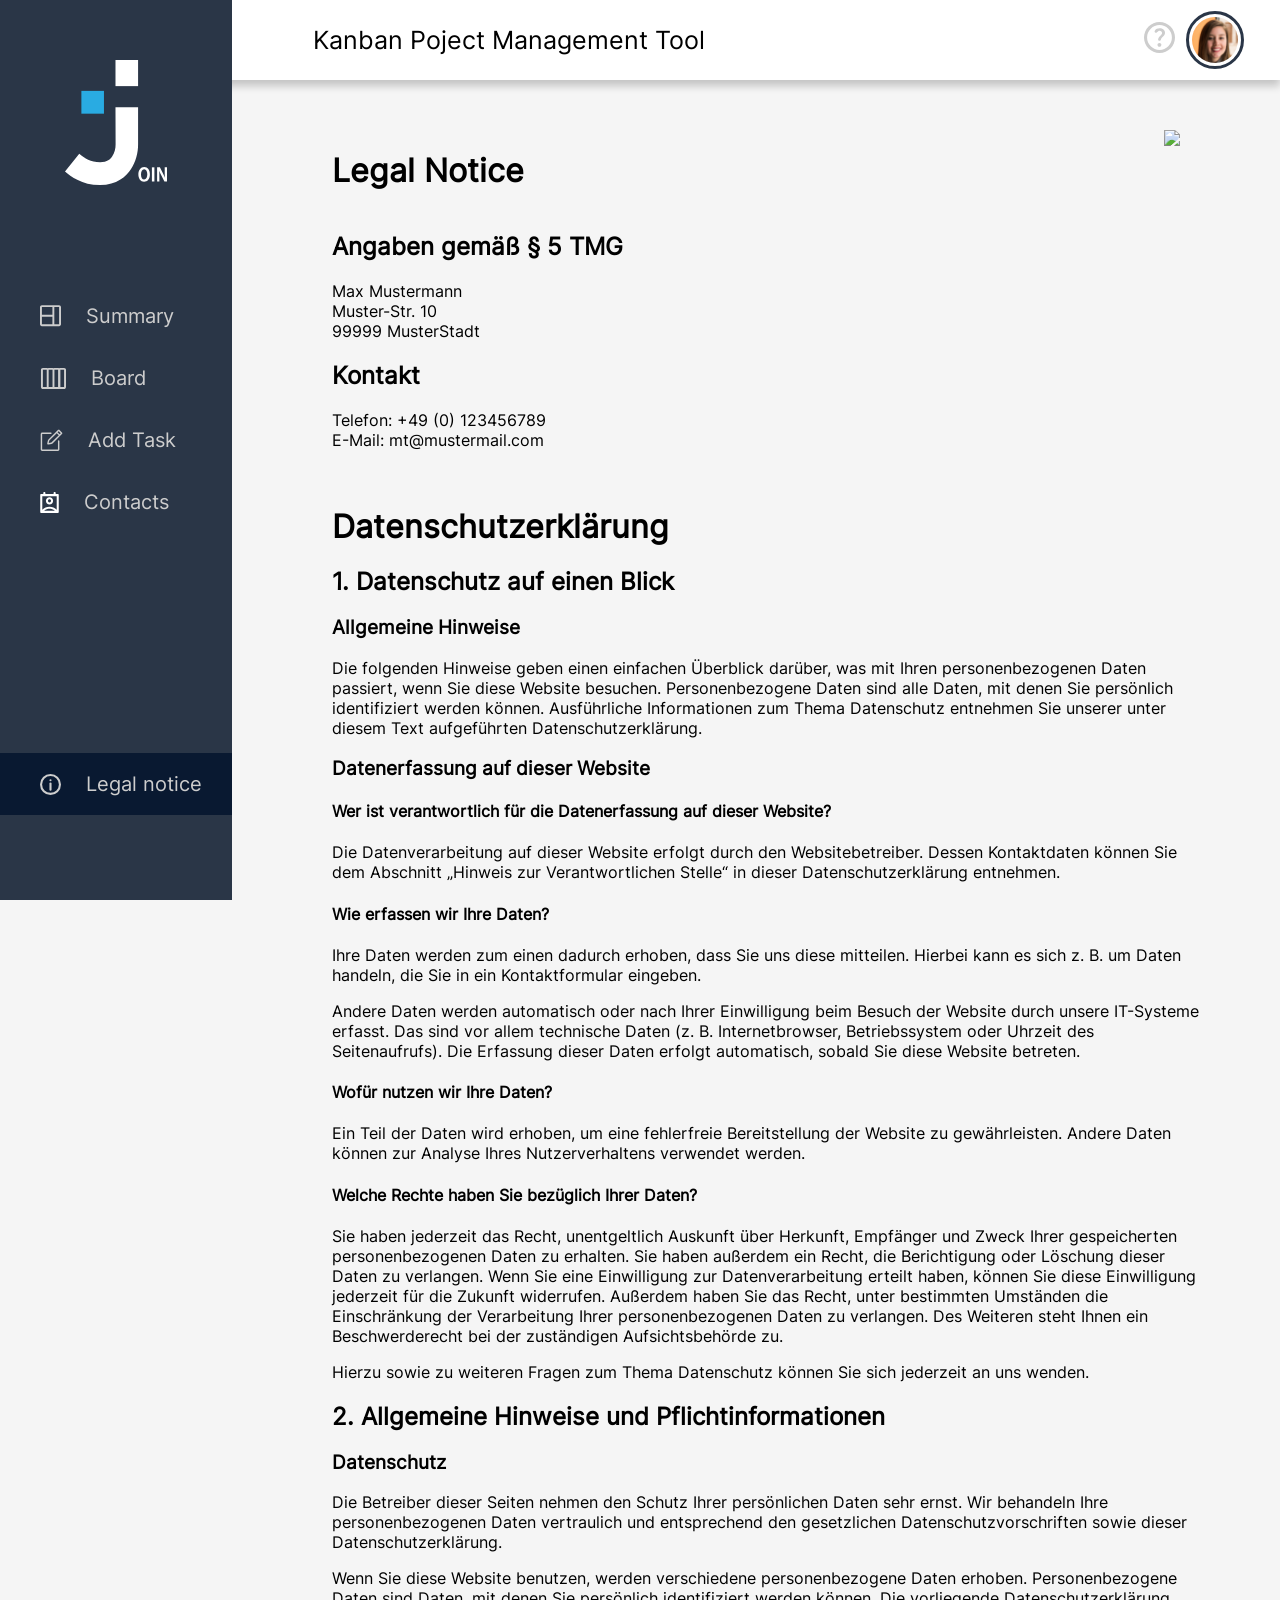
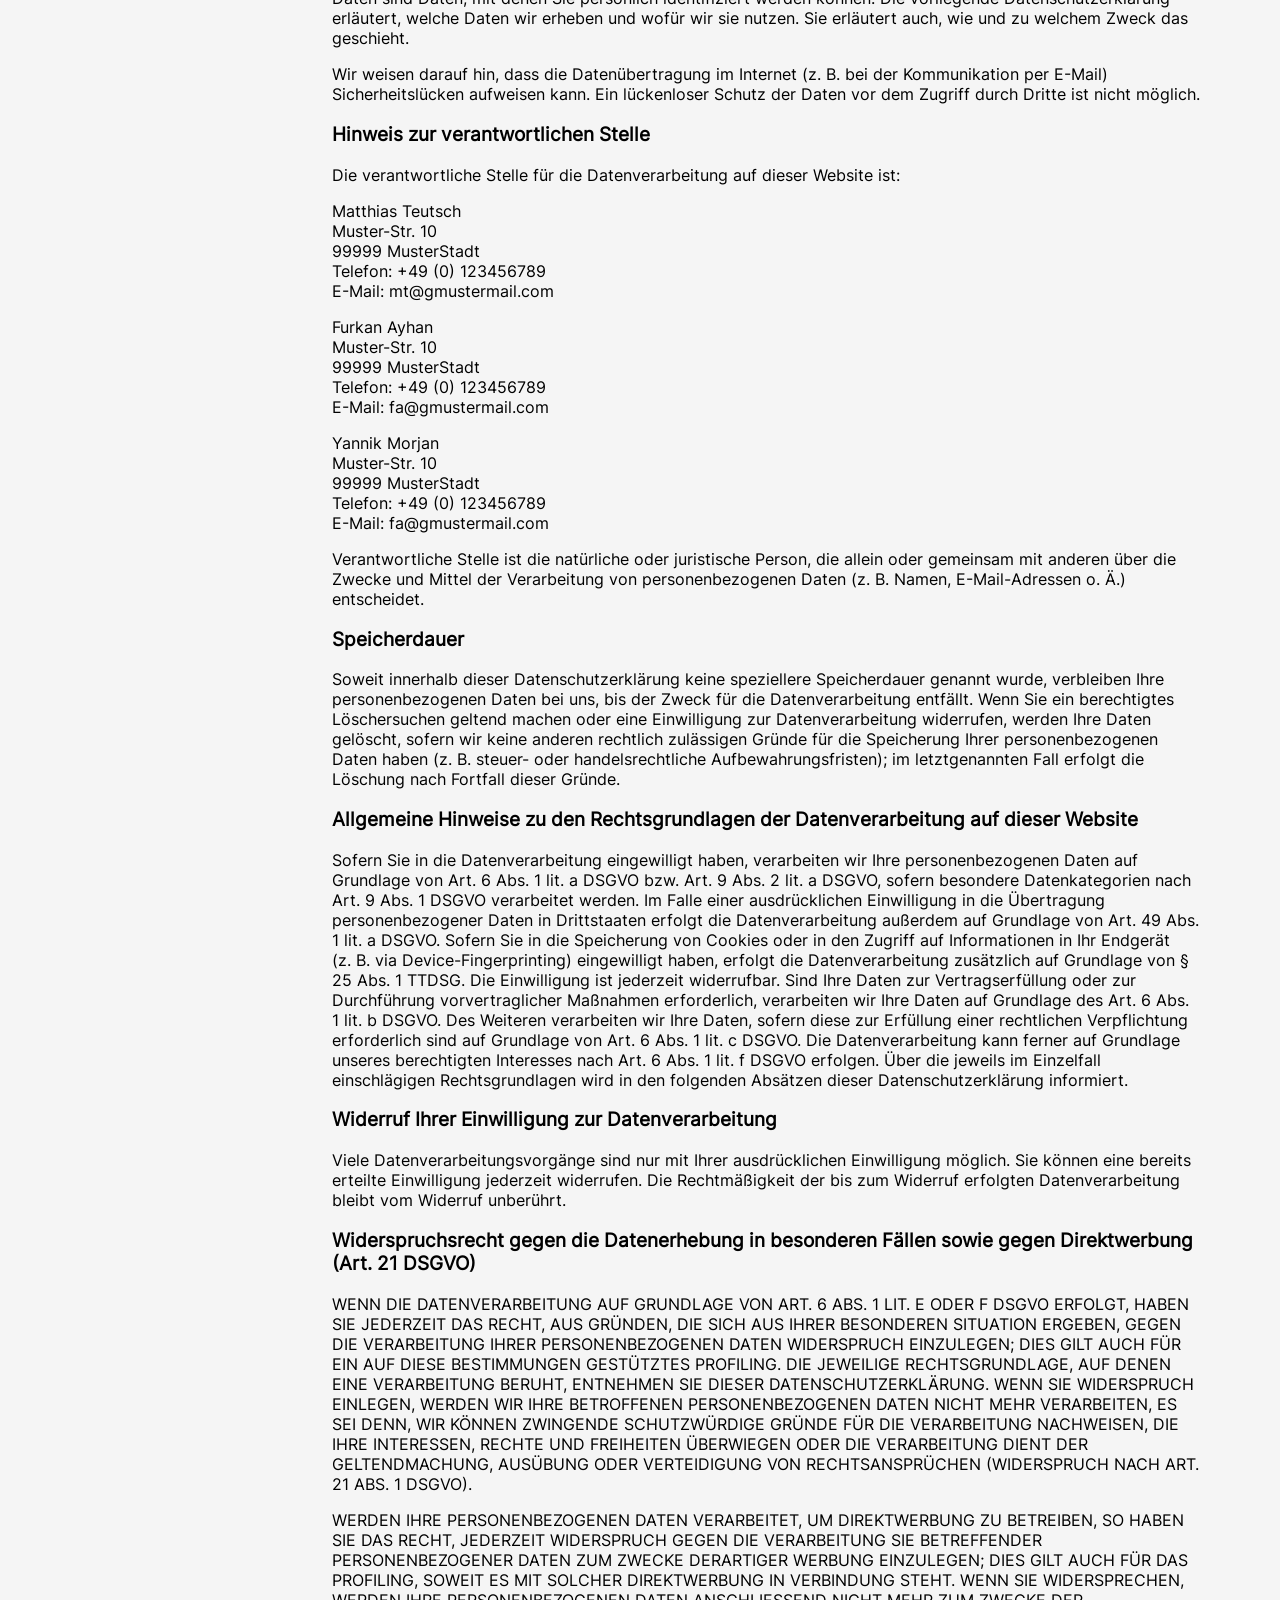
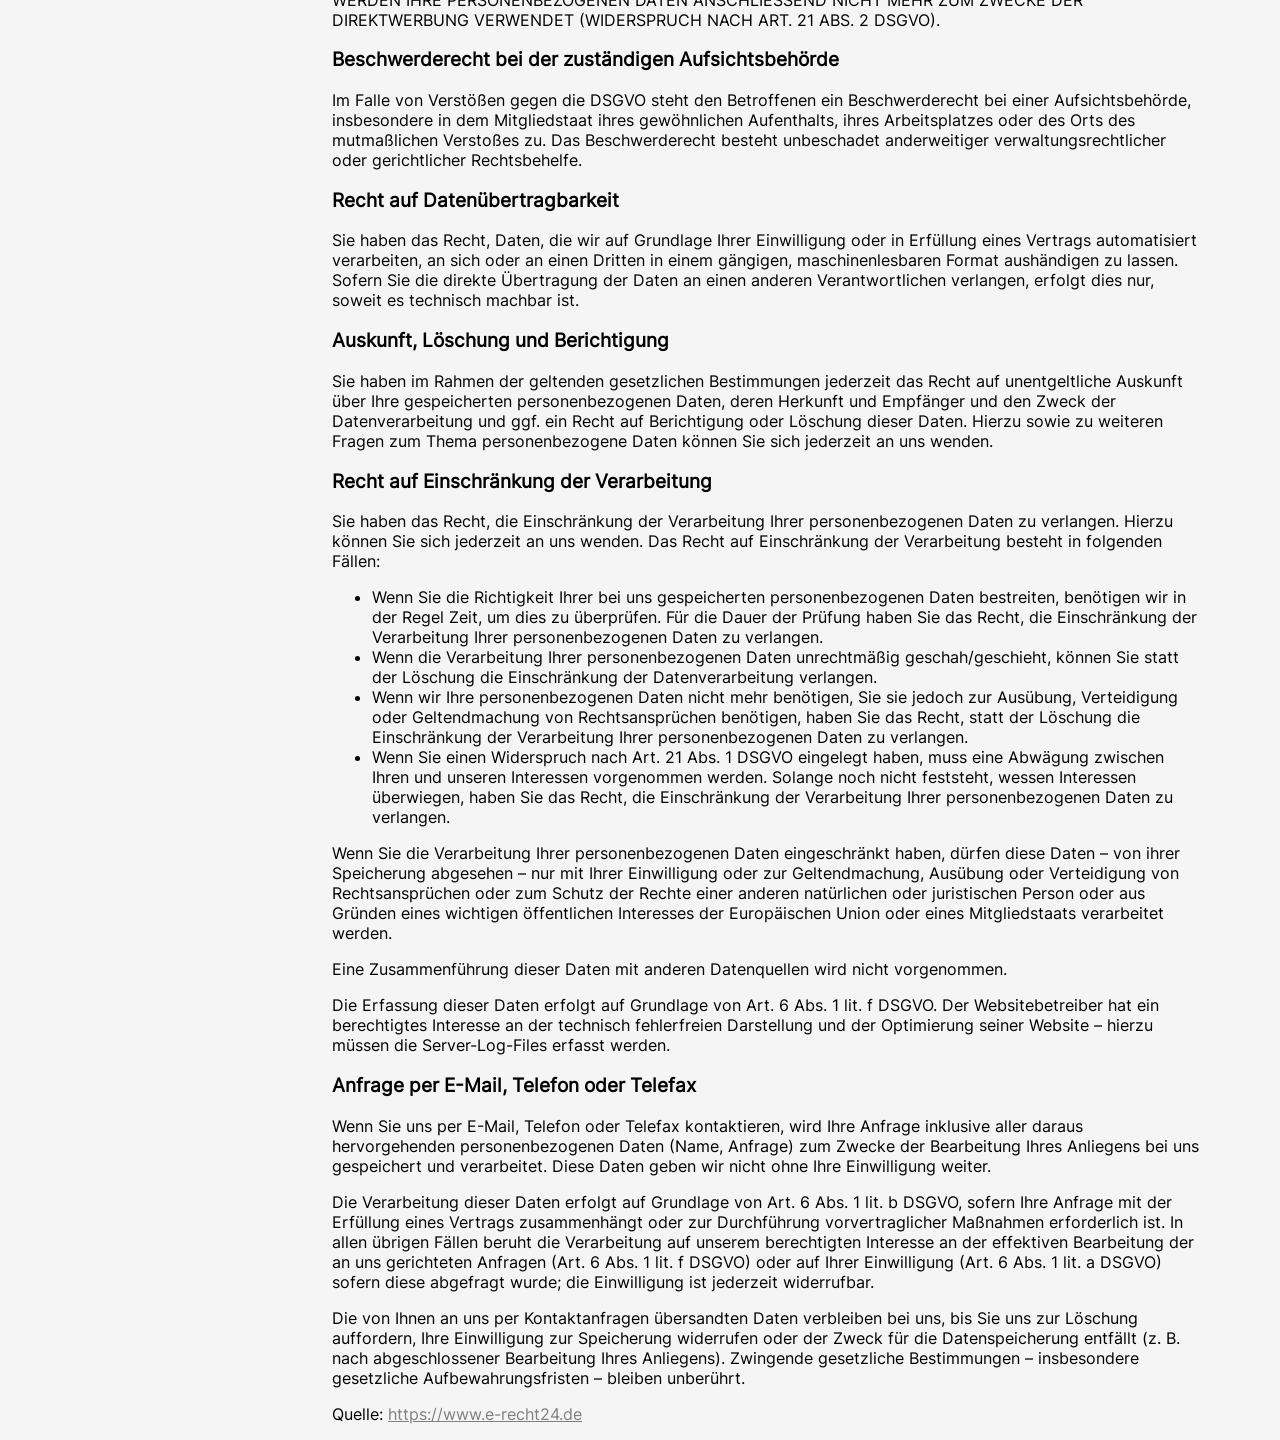
==== legal.html @ e83ca6ed "first commit" ====
<!DOCTYPE html>
<html lang="en">

<head>
    <meta charset="UTF-8" />
    <meta http-equiv="X-UA-Compatible" content="IE=edge" />
    <meta name="viewport" content="width=device-width, initial-scale=1.0" />
    <link rel="icon" type="image/png" href="assets/icons/logo-black.png" sizes="any" />
    <title>Legal Notice</title>

    <script src="javascripts/includeHTML.js"></script>
    <script src="javascripts/index.js"></script>
    <link rel="stylesheet" href="css/style.css" />
    <link rel="stylesheet" href="css/legalAndHelp.css" />
</head>

<body onload="includeHTML('legalMenu')">
    <div w3-include-html="assets/templates/menu+header.html"></div>
    <div class="overallContainer">
        <div class="rightContainer">
            <div class="legalNoticeContainer">
                <div class="headline">
                    <h1>Legal Notice</h1>
                    <a href="summary.html"><img src="assets/icons/arrow-left.png" class="arrowIMG" /></a>
                </div>

                <div class="content">
                    <h2>Angaben gemäß § 5 TMG</h2>
                    <p>
                        Max Mustermann<br /> Muster-Str. 10<br /> 99999 MusterStadt
                    </p>
                   

                    <h2>Kontakt</h2>
                    <p>
                        Telefon: +49 (0) 123456789<br /> E-Mail: mt@mustermail.com
                    </p>

                    <br />
                    <h1>Datenschutz­erklärung</h1>
                    <h2>1. Datenschutz auf einen Blick</h2>
                    <h3>Allgemeine Hinweise</h3>
                    <p>
                        Die folgenden Hinweise geben einen einfachen Überblick darüber, was mit Ihren personenbezogenen Daten passiert, wenn Sie diese Website besuchen. Personenbezogene Daten sind alle Daten, mit denen Sie persönlich identifiziert werden können. Ausführliche
                        Informationen zum Thema Datenschutz entnehmen Sie unserer unter diesem Text aufgeführten Datenschutzerklärung.
                    </p>
                    <h3>Datenerfassung auf dieser Website</h3>
                    <h4>
                        Wer ist verantwortlich für die Datenerfassung auf dieser Website?
                    </h4>
                    <p>
                        Die Datenverarbeitung auf dieser Website erfolgt durch den Websitebetreiber. Dessen Kontaktdaten können Sie dem Abschnitt „Hinweis zur Verantwortlichen Stelle“ in dieser Datenschutzerklärung entnehmen.
                    </p>
                    <h4>Wie erfassen wir Ihre Daten?</h4>
                    <p>
                        Ihre Daten werden zum einen dadurch erhoben, dass Sie uns diese mitteilen. Hierbei kann es sich z.&nbsp;B. um Daten handeln, die Sie in ein Kontaktformular eingeben.
                    </p>
                    <p>
                        Andere Daten werden automatisch oder nach Ihrer Einwilligung beim Besuch der Website durch unsere IT-Systeme erfasst. Das sind vor allem technische Daten (z.&nbsp;B. Internetbrowser, Betriebssystem oder Uhrzeit des Seitenaufrufs). Die Erfassung dieser
                        Daten erfolgt automatisch, sobald Sie diese Website betreten.
                    </p>
                    <h4>Wofür nutzen wir Ihre Daten?</h4>
                    <p>
                        Ein Teil der Daten wird erhoben, um eine fehlerfreie Bereitstellung der Website zu gewährleisten. Andere Daten können zur Analyse Ihres Nutzerverhaltens verwendet werden.
                    </p>
                    <h4>Welche Rechte haben Sie bezüglich Ihrer Daten?</h4>
                    <p>
                        Sie haben jederzeit das Recht, unentgeltlich Auskunft über Herkunft, Empfänger und Zweck Ihrer gespeicherten personenbezogenen Daten zu erhalten. Sie haben außerdem ein Recht, die Berichtigung oder Löschung dieser Daten zu verlangen. Wenn Sie eine Einwilligung
                        zur Datenverarbeitung erteilt haben, können Sie diese Einwilligung jederzeit für die Zukunft widerrufen. Außerdem haben Sie das Recht, unter bestimmten Umständen die Einschränkung der Verarbeitung Ihrer personenbezogenen Daten
                        zu verlangen. Des Weiteren steht Ihnen ein Beschwerderecht bei der zuständigen Aufsichtsbehörde zu.
                    </p>
                    <p>
                        Hierzu sowie zu weiteren Fragen zum Thema Datenschutz können Sie sich jederzeit an uns wenden.
                    </p>
                    <h2>2. Allgemeine Hinweise und Pflicht­informationen</h2>
                    <h3>Datenschutz</h3>
                    <p>
                        Die Betreiber dieser Seiten nehmen den Schutz Ihrer persönlichen Daten sehr ernst. Wir behandeln Ihre personenbezogenen Daten vertraulich und entsprechend den gesetzlichen Datenschutzvorschriften sowie dieser Datenschutzerklärung.
                    </p>
                    <p>
                        Wenn Sie diese Website benutzen, werden verschiedene personenbezogene Daten erhoben. Personenbezogene Daten sind Daten, mit denen Sie persönlich identifiziert werden können. Die vorliegende Datenschutzerklärung erläutert, welche Daten wir erheben und
                        wofür wir sie nutzen. Sie erläutert auch, wie und zu welchem Zweck das geschieht.
                    </p>
                    <p>
                        Wir weisen darauf hin, dass die Datenübertragung im Internet (z.&nbsp;B. bei der Kommunikation per E-Mail) Sicherheitslücken aufweisen kann. Ein lückenloser Schutz der Daten vor dem Zugriff durch Dritte ist nicht möglich.
                    </p>
                    <h3>Hinweis zur verantwortlichen Stelle</h3>
                    <p>
                        Die verantwortliche Stelle für die Datenverarbeitung auf dieser Website ist:
                    </p>
                    <p>
                        Matthias Teutsch<br /> Muster-Str. 10<br /> 99999 MusterStadt<br /> Telefon: +49 (0) 123456789<br /> E-Mail: mt@gmustermail.com
                    </p>

                    <p>
                        Furkan Ayhan<br /> Muster-Str. 10<br /> 99999 MusterStadt<br /> Telefon: +49 (0) 123456789<br /> E-Mail: fa@gmustermail.com
                    </p>

                    <p>
                        Yannik Morjan<br /> Muster-Str. 10<br /> 99999 MusterStadt<br /> Telefon: +49 (0) 123456789<br /> E-Mail: fa@gmustermail.com
                    </p>

                    <p>
                        Verantwortliche Stelle ist die natürliche oder juristische Person, die allein oder gemeinsam mit anderen über die Zwecke und Mittel der Verarbeitung von personenbezogenen Daten (z.&nbsp;B. Namen, E-Mail-Adressen o. Ä.) entscheidet.
                    </p>

                    <h3>Speicherdauer</h3>
                    <p>
                        Soweit innerhalb dieser Datenschutzerklärung keine speziellere Speicherdauer genannt wurde, verbleiben Ihre personenbezogenen Daten bei uns, bis der Zweck für die Datenverarbeitung entfällt. Wenn Sie ein berechtigtes Löschersuchen geltend machen oder
                        eine Einwilligung zur Datenverarbeitung widerrufen, werden Ihre Daten gelöscht, sofern wir keine anderen rechtlich zulässigen Gründe für die Speicherung Ihrer personenbezogenen Daten haben (z.&nbsp;B. steuer- oder handelsrechtliche
                        Aufbewahrungsfristen); im letztgenannten Fall erfolgt die Löschung nach Fortfall dieser Gründe.
                    </p>
                    <h3>
                        Allgemeine Hinweise zu den Rechtsgrundlagen der Datenverarbeitung auf dieser Website
                    </h3>
                    <p>
                        Sofern Sie in die Datenverarbeitung eingewilligt haben, verarbeiten wir Ihre personenbezogenen Daten auf Grundlage von Art. 6 Abs. 1 lit. a DSGVO bzw. Art. 9 Abs. 2 lit. a DSGVO, sofern besondere Datenkategorien nach Art. 9 Abs. 1 DSGVO verarbeitet werden.
                        Im Falle einer ausdrücklichen Einwilligung in die Übertragung personenbezogener Daten in Drittstaaten erfolgt die Datenverarbeitung außerdem auf Grundlage von Art. 49 Abs. 1 lit. a DSGVO. Sofern Sie in die Speicherung von Cookies
                        oder in den Zugriff auf Informationen in Ihr Endgerät (z.&nbsp;B. via Device-Fingerprinting) eingewilligt haben, erfolgt die Datenverarbeitung zusätzlich auf Grundlage von § 25 Abs. 1 TTDSG. Die Einwilligung ist jederzeit widerrufbar.
                        Sind Ihre Daten zur Vertragserfüllung oder zur Durchführung vorvertraglicher Maßnahmen erforderlich, verarbeiten wir Ihre Daten auf Grundlage des Art. 6 Abs. 1 lit. b DSGVO. Des Weiteren verarbeiten wir Ihre Daten, sofern diese
                        zur Erfüllung einer rechtlichen Verpflichtung erforderlich sind auf Grundlage von Art. 6 Abs. 1 lit. c DSGVO. Die Datenverarbeitung kann ferner auf Grundlage unseres berechtigten Interesses nach Art. 6 Abs. 1 lit. f DSGVO erfolgen.
                        Über die jeweils im Einzelfall einschlägigen Rechtsgrundlagen wird in den folgenden Absätzen dieser Datenschutzerklärung informiert.
                    </p>
                    <h3>Widerruf Ihrer Einwilligung zur Datenverarbeitung</h3>
                    <p>
                        Viele Datenverarbeitungsvorgänge sind nur mit Ihrer ausdrücklichen Einwilligung möglich. Sie können eine bereits erteilte Einwilligung jederzeit widerrufen. Die Rechtmäßigkeit der bis zum Widerruf erfolgten Datenverarbeitung bleibt vom Widerruf unberührt.
                    </p>
                    <h3>
                        Widerspruchsrecht gegen die Datenerhebung in besonderen Fällen sowie gegen Direktwerbung (Art. 21 DSGVO)
                    </h3>
                    <p>
                        WENN DIE DATENVERARBEITUNG AUF GRUNDLAGE VON ART. 6 ABS. 1 LIT. E ODER F DSGVO ERFOLGT, HABEN SIE JEDERZEIT DAS RECHT, AUS GRÜNDEN, DIE SICH AUS IHRER BESONDEREN SITUATION ERGEBEN, GEGEN DIE VERARBEITUNG IHRER PERSONENBEZOGENEN DATEN WIDERSPRUCH EINZULEGEN;
                        DIES GILT AUCH FÜR EIN AUF DIESE BESTIMMUNGEN GESTÜTZTES PROFILING. DIE JEWEILIGE RECHTSGRUNDLAGE, AUF DENEN EINE VERARBEITUNG BERUHT, ENTNEHMEN SIE DIESER DATENSCHUTZERKLÄRUNG. WENN SIE WIDERSPRUCH EINLEGEN, WERDEN WIR IHRE BETROFFENEN
                        PERSONENBEZOGENEN DATEN NICHT MEHR VERARBEITEN, ES SEI DENN, WIR KÖNNEN ZWINGENDE SCHUTZWÜRDIGE GRÜNDE FÜR DIE VERARBEITUNG NACHWEISEN, DIE IHRE INTERESSEN, RECHTE UND FREIHEITEN ÜBERWIEGEN ODER DIE VERARBEITUNG DIENT DER GELTENDMACHUNG,
                        AUSÜBUNG ODER VERTEIDIGUNG VON RECHTSANSPRÜCHEN (WIDERSPRUCH NACH ART. 21 ABS. 1 DSGVO).
                    </p>
                    <p>
                        WERDEN IHRE PERSONENBEZOGENEN DATEN VERARBEITET, UM DIREKTWERBUNG ZU BETREIBEN, SO HABEN SIE DAS RECHT, JEDERZEIT WIDERSPRUCH GEGEN DIE VERARBEITUNG SIE BETREFFENDER PERSONENBEZOGENER DATEN ZUM ZWECKE DERARTIGER WERBUNG EINZULEGEN; DIES GILT AUCH FÜR
                        DAS PROFILING, SOWEIT ES MIT SOLCHER DIREKTWERBUNG IN VERBINDUNG STEHT. WENN SIE WIDERSPRECHEN, WERDEN IHRE PERSONENBEZOGENEN DATEN ANSCHLIESSEND NICHT MEHR ZUM ZWECKE DER DIREKTWERBUNG VERWENDET (WIDERSPRUCH NACH ART. 21 ABS.
                        2 DSGVO).
                    </p>
                    <h3>Beschwerde­recht bei der zuständigen Aufsichts­behörde</h3>
                    <p>
                        Im Falle von Verstößen gegen die DSGVO steht den Betroffenen ein Beschwerderecht bei einer Aufsichtsbehörde, insbesondere in dem Mitgliedstaat ihres gewöhnlichen Aufenthalts, ihres Arbeitsplatzes oder des Orts des mutmaßlichen Verstoßes zu. Das Beschwerderecht
                        besteht unbeschadet anderweitiger verwaltungsrechtlicher oder gerichtlicher Rechtsbehelfe.
                    </p>
                    <h3>Recht auf Daten­übertrag­barkeit</h3>
                    <p>
                        Sie haben das Recht, Daten, die wir auf Grundlage Ihrer Einwilligung oder in Erfüllung eines Vertrags automatisiert verarbeiten, an sich oder an einen Dritten in einem gängigen, maschinenlesbaren Format aushändigen zu lassen. Sofern Sie die direkte Übertragung
                        der Daten an einen anderen Verantwortlichen verlangen, erfolgt dies nur, soweit es technisch machbar ist.
                    </p>
                    <h3>Auskunft, Löschung und Berichtigung</h3>
                    <p>
                        Sie haben im Rahmen der geltenden gesetzlichen Bestimmungen jederzeit das Recht auf unentgeltliche Auskunft über Ihre gespeicherten personenbezogenen Daten, deren Herkunft und Empfänger und den Zweck der Datenverarbeitung und ggf. ein Recht auf Berichtigung
                        oder Löschung dieser Daten. Hierzu sowie zu weiteren Fragen zum Thema personenbezogene Daten können Sie sich jederzeit an uns wenden.
                    </p>
                    <h3>Recht auf Einschränkung der Verarbeitung</h3>
                    <p>
                        Sie haben das Recht, die Einschränkung der Verarbeitung Ihrer personenbezogenen Daten zu verlangen. Hierzu können Sie sich jederzeit an uns wenden. Das Recht auf Einschränkung der Verarbeitung besteht in folgenden Fällen:
                    </p>
                    <ul>
                        <li>
                            Wenn Sie die Richtigkeit Ihrer bei uns gespeicherten personenbezogenen Daten bestreiten, benötigen wir in der Regel Zeit, um dies zu überprüfen. Für die Dauer der Prüfung haben Sie das Recht, die Einschränkung der Verarbeitung Ihrer personenbezogenen
                            Daten zu verlangen.
                        </li>
                        <li>
                            Wenn die Verarbeitung Ihrer personenbezogenen Daten unrechtmäßig geschah/geschieht, können Sie statt der Löschung die Einschränkung der Datenverarbeitung verlangen.
                        </li>
                        <li>
                            Wenn wir Ihre personenbezogenen Daten nicht mehr benötigen, Sie sie jedoch zur Ausübung, Verteidigung oder Geltendmachung von Rechtsansprüchen benötigen, haben Sie das Recht, statt der Löschung die Einschränkung der Verarbeitung Ihrer personenbezogenen
                            Daten zu verlangen.
                        </li>
                        <li>
                            Wenn Sie einen Widerspruch nach Art. 21 Abs. 1 DSGVO eingelegt haben, muss eine Abwägung zwischen Ihren und unseren Interessen vorgenommen werden. Solange noch nicht feststeht, wessen Interessen überwiegen, haben Sie das Recht, die Einschränkung der Verarbeitung
                            Ihrer personenbezogenen Daten zu verlangen.
                        </li>
                    </ul>
                    <p>
                        Wenn Sie die Verarbeitung Ihrer personenbezogenen Daten eingeschränkt haben, dürfen diese Daten – von ihrer Speicherung abgesehen – nur mit Ihrer Einwilligung oder zur Geltendmachung, Ausübung oder Verteidigung von Rechtsansprüchen oder zum Schutz der
                        Rechte einer anderen natürlichen oder juristischen Person oder aus Gründen eines wichtigen öffentlichen Interesses der Europäischen Union oder eines Mitgliedstaats verarbeitet werden.
                    </p>

                    <p>
                        Eine Zusammenführung dieser Daten mit anderen Datenquellen wird nicht vorgenommen.
                    </p>
                    <p>
                        Die Erfassung dieser Daten erfolgt auf Grundlage von Art. 6 Abs. 1 lit. f DSGVO. Der Websitebetreiber hat ein berechtigtes Interesse an der technisch fehlerfreien Darstellung und der Optimierung seiner Website – hierzu müssen die Server-Log-Files erfasst
                        werden.
                    </p>
                    <h3>Anfrage per E-Mail, Telefon oder Telefax</h3>
                    <p>
                        Wenn Sie uns per E-Mail, Telefon oder Telefax kontaktieren, wird Ihre Anfrage inklusive aller daraus hervorgehenden personenbezogenen Daten (Name, Anfrage) zum Zwecke der Bearbeitung Ihres Anliegens bei uns gespeichert und verarbeitet. Diese Daten geben
                        wir nicht ohne Ihre Einwilligung weiter.
                    </p>
                    <p>
                        Die Verarbeitung dieser Daten erfolgt auf Grundlage von Art. 6 Abs. 1 lit. b DSGVO, sofern Ihre Anfrage mit der Erfüllung eines Vertrags zusammenhängt oder zur Durchführung vorvertraglicher Maßnahmen erforderlich ist. In allen übrigen Fällen beruht die
                        Verarbeitung auf unserem berechtigten Interesse an der effektiven Bearbeitung der an uns gerichteten Anfragen (Art. 6 Abs. 1 lit. f DSGVO) oder auf Ihrer Einwilligung (Art. 6 Abs. 1 lit. a DSGVO) sofern diese abgefragt wurde; die
                        Einwilligung ist jederzeit widerrufbar.
                    </p>
                    <p>
                        Die von Ihnen an uns per Kontaktanfragen übersandten Daten verbleiben bei uns, bis Sie uns zur Löschung auffordern, Ihre Einwilligung zur Speicherung widerrufen oder der Zweck für die Datenspeicherung entfällt (z.&nbsp;B. nach abgeschlossener Bearbeitung
                        Ihres Anliegens). Zwingende gesetzliche Bestimmungen – insbesondere gesetzliche Aufbewahrungsfristen – bleiben unberührt.
                    </p>
                    <p>
                        Quelle:
                        <a style="color: gray" target="_blank" href="https://www.e-recht24.de">https://www.e-recht24.de</a
              >
            </p>
          </div>
        </div>
      </div>
    </div>
  </body>
</html>
---- css/style.css ----
:root {
  --blue: #2a3647;
  --dark-blue: #091931;
  --light-blue: #29abe2;
  --urgent: #ff3d00;
  --medium: #f9a400;
  --low: #74d727;
  --grey: #cdcdcd;
}

body {
  margin: 0;
  background-color: #f6f7f8;
  font-family: "inter";
  box-sizing: border-box;
}

.d-none {
  display: none !important;
}

/*-----------sideMenu && header-----------*/

.sideMenuContainer {
  position: fixed;
  bottom: 0;
  background-color: var(--blue);
  height: 100vh;
  width: 232px;
  z-index: 101;
}

.logoContainer {
  display: flex;
  justify-content: center;
  align-items: center;
  padding-top: 60px;
}

.menuLogo {
  height: 125px;
}

.textContainer {
  padding-top: 100px;
}
.textContainer a {
  text-decoration: none;
}

.menuText {
  color: var(--grey);
  display: flex;
  align-items: center;
  height: 46px;
  padding-top: 8px;
  padding-bottom: 8px;
  padding-left: 40px;
  font-size: 20px;
}
.menuText p {
  text-decoration: none !important;
}

.menuText img {
  height: 22px;
  margin-right: 25px;
}

.menuText:hover {
  cursor: pointer;
  background-color: var(--dark-blue);
}

.selectedMenu {
  background-color: var(--dark-blue) !important;
}

.menuGap {
  height: 70%;
  display: flex;
  flex-direction: column;
  justify-content: space-between;
}
.menuGap a {
  text-decoration: none;
}

header {
  background: white;
  position: fixed;
  box-sizing: border-box;
  top: 0;
  width: 100vw;
  height: 80px;
  box-shadow: 0px 6px 8px rgba(0, 0, 0, 0.2);
  padding-right: 36px;
  padding-left: 313px;
  display: flex;
  justify-content: space-between;
  align-items: center;
  font-size: 25px;
  z-index: 101;
}
.header-logo {
  height: 64%;
  display: none;
}

.header-content-right {
  display: flex;
  justify-content: space-between;
  align-items: center;
  min-width: 100px;
}

.myProfile {
  display: flex;
  justify-content: center;
  align-items: center;
  border: 3px solid var(--blue);
  height: 52px;
  width: 52px;
  border-radius: 100%;
}

.myProfile:hover {
  cursor: pointer;
}

.myProfile img {
  height: 90%;
  border-radius: 100%;
}
.logout {
  position: absolute;
  top: 60px;
  right: 85px;
  font-size: 21px;
  border-radius: 20px 0 20px 20px;
  background-color: var(--blue);
  color: white;
  text-decoration: none;
  z-index: 999;
}
.logout a {
  text-decoration: none;
}
.logout:hover {
  cursor: pointer;
  box-shadow: 0px 4px 4px rgba(0, 0, 0, 0.25);
}
.popupMobile {
  font-size: 21px;
  padding: 8px 16px 8px 16px;
  border-radius: 20px 0 20px 20px;
  background-color: var(--blue);
  color: white;
  text-decoration: none;
  z-index: 9999;
}
.popupMobile:hover {
  transform: scale(1.02);
  background-color: var(--light-blue);
}
#logoutLayer {
  position: absolute;
  width: 100vw;
  height: 100vh;
  right: 0;
  top: 0;
}
/*-------sideMenu && header end----------*/

@media (max-width: 850px) {
  .menuText {
    padding-left: 24px;
  }
  .sideMenuContainer {
    width: 200px;
  }
  header {
    padding-left: 240px;
  }
  header p {
    margin: 0;
    font-size: 18px;
  }
}

@media (max-width: 670px) {
  .hideMobile {
    display: none !important;
  }
  .showMobile {
    display: block !important;
  }
  .logout {
    padding: 8px;
  }
  .popupMobile {
    border-radius: 10px 0 10px 10px;
  }
  header p {
    display: none;
  }
  header {
    padding-left: 36px;
    padding-right: 0;
  }
  .header-logo {
    display: flex;
  }
  .logoContainer {
    display: none;
  }
  .sideMenuContainer {
    position: fixed;
    bottom: 0;
    width: 100vw;
    height: 80px;
  }
  .menuGap {
    height: 100%;
    display: flex;
    justify-content: center;
    align-items: center;
  }
  .textContainer {
    width: 100%;
    height: 100%;
    display: flex;
    justify-content: space-around;
    align-items: center;
    padding: 0px;
  }
  .textContainer a {
    contain: content;
    height: 100%;
    display: flex;
    justify-content: center;
    align-items: center;
  }
  .menuText {
    padding: 16px 8px 16px 8px;
    flex-direction: column;
  }
  .menuText img {
    margin: 0px;
  }
}

@media (max-width: 385px) {
  .menuText {
    font-size: 16px;
  }
}

/*-------------fonts------------*/

@font-face {
  font-display: swap;
  /* Check https://developer.mozilla.org/en-US/docs/Web/CSS/@font-face/font-display for other options. */
  font-family: "Inter";
  font-style: normal;
  font-weight: 400;
  src: url("../assets/fonts/inter-v12-latin-regular.eot");
  /* IE9 Compat Modes */
  src: url("../assets/fonts/inter-v12-latin-regular.eot?#iefix")
      format("embedded-opentype"),
    /* IE6-IE8 */ url("../assets/fonts/inter-v12-latin-regular.woff2")
      format("woff2"),
    /* Super Modern Browsers */
      url("../assets/fonts/inter-v12-latin-regular.woff") format("woff"),
    /* Modern Browsers */ url("../assets/fonts/inter-v12-latin-regular.ttf")
      format("truetype"),
    /* Safari, Android, iOS */
      url("../assets/fonts/inter-v12-latin-regular.svg#Inter") format("svg");
  /* Legacy iOS */
}

/* width */
::-webkit-scrollbar {
  width: 5px;
}

/* Track */
::-webkit-scrollbar-track {
  background: transparent;
}

/* Handle */
::-webkit-scrollbar-thumb {
  background: #a8a8a8;
  border-radius: 3px;
}

/* Handle on hover */
::-webkit-scrollbar-thumb:hover {
  background: #555555;
}
---- css/legalAndHelp.css ----
html {
    scroll-behavior: smooth;
}

body {
    margin: 0;
    font-family: "Inter";
}

.overallContainer {
    width: 100%;
    height: 100vh-80px;
    background-color: #F5F5F5;
    display: flex;
}

.rightContainer {
    max-width: 1000px;
    display: flex;
    flex-direction: column;
    margin-left: 232px;
    margin-right: 80px;
    margin-top: 130px;
}

.legalNoticeContainer {
    display: flex;
    flex-direction: column;
    margin-left: 100px;
}

.headline {
    display: flex;
    justify-content: space-between;
}

.arrowIMG {
    padding-right: 20px;
}

@media(max-width: 850px) {
    .rightContainer {
        margin-left: 170px;
        margin-right: 50px;
    }

    .content {
        margin-bottom: 120px;
    }
}

@media(max-width: 670px) {
    .leftTemplate {
        display: none;
    }

    .rightContainer {
        margin-left: 0;
        align-items: center;
    }

    .legalNoticeContainer {
        display: flex;
        flex-direction: column;
        margin-left: 50px;
    }
}
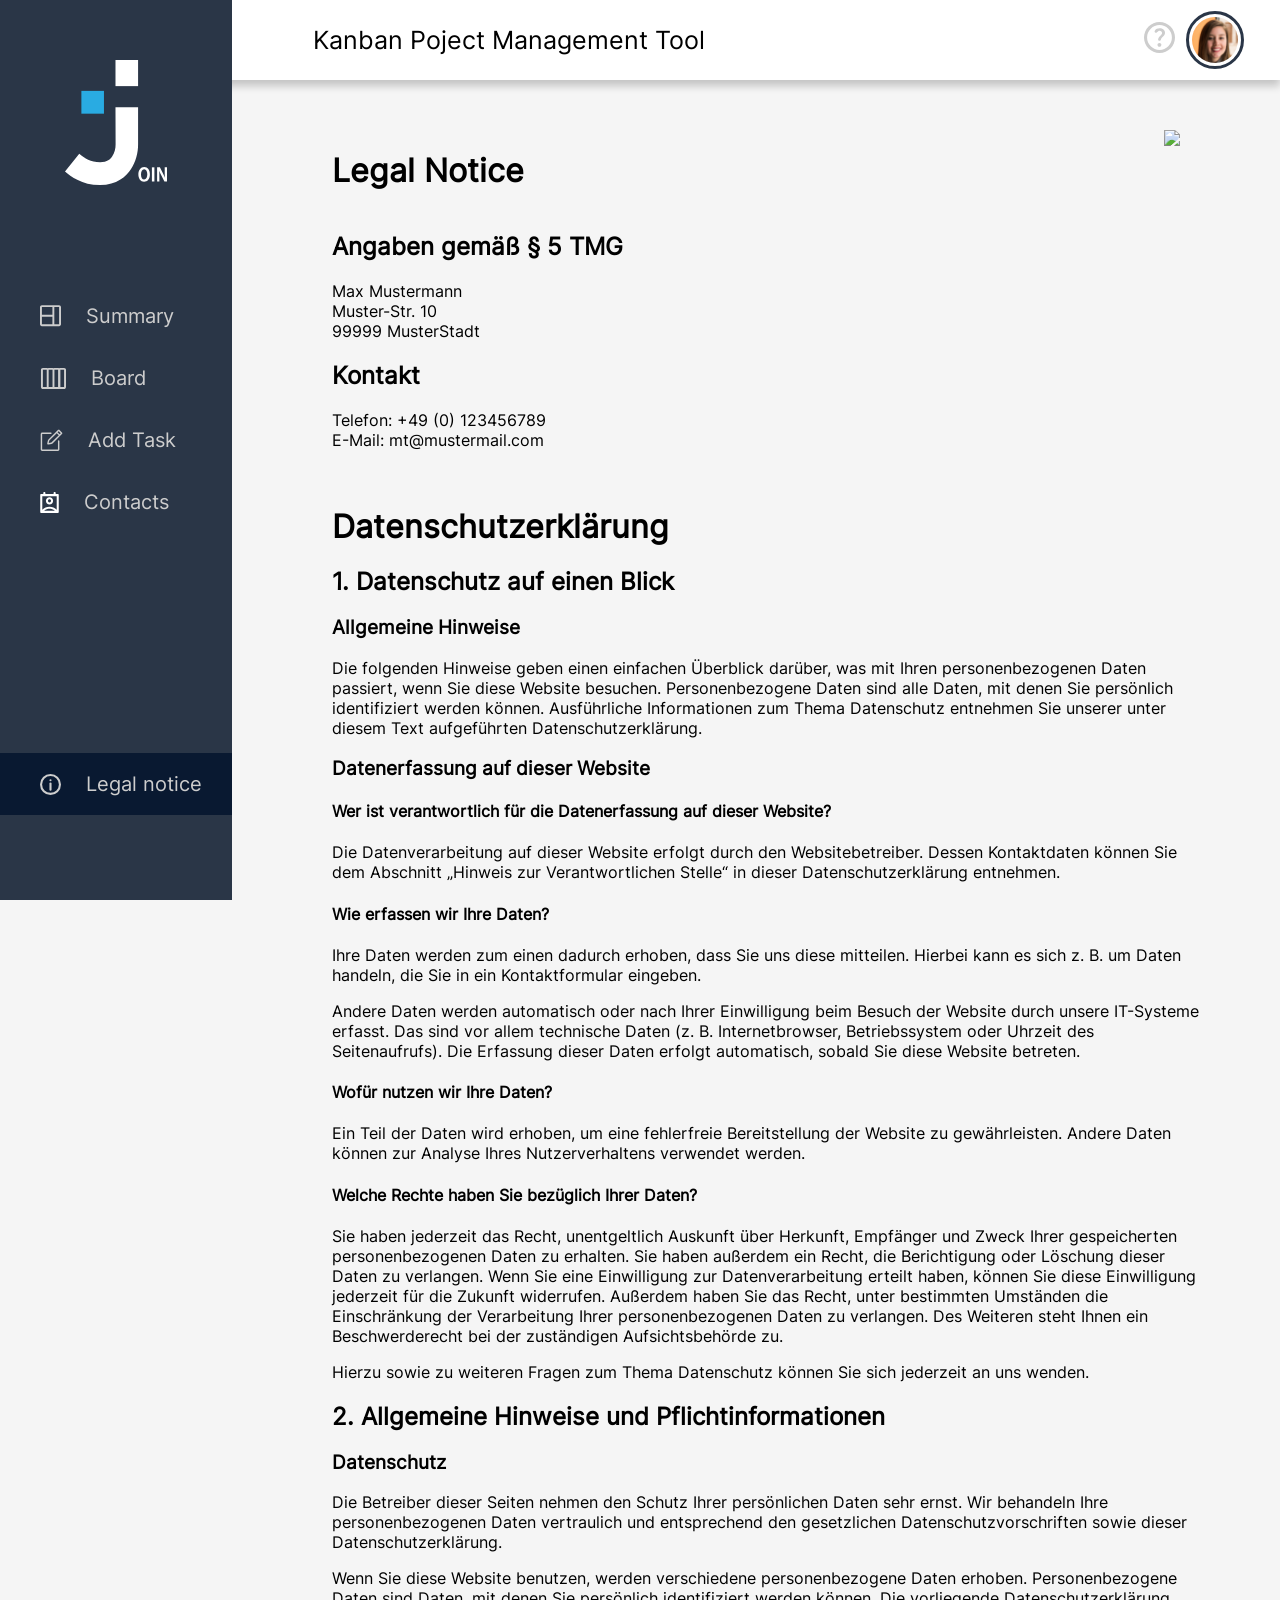
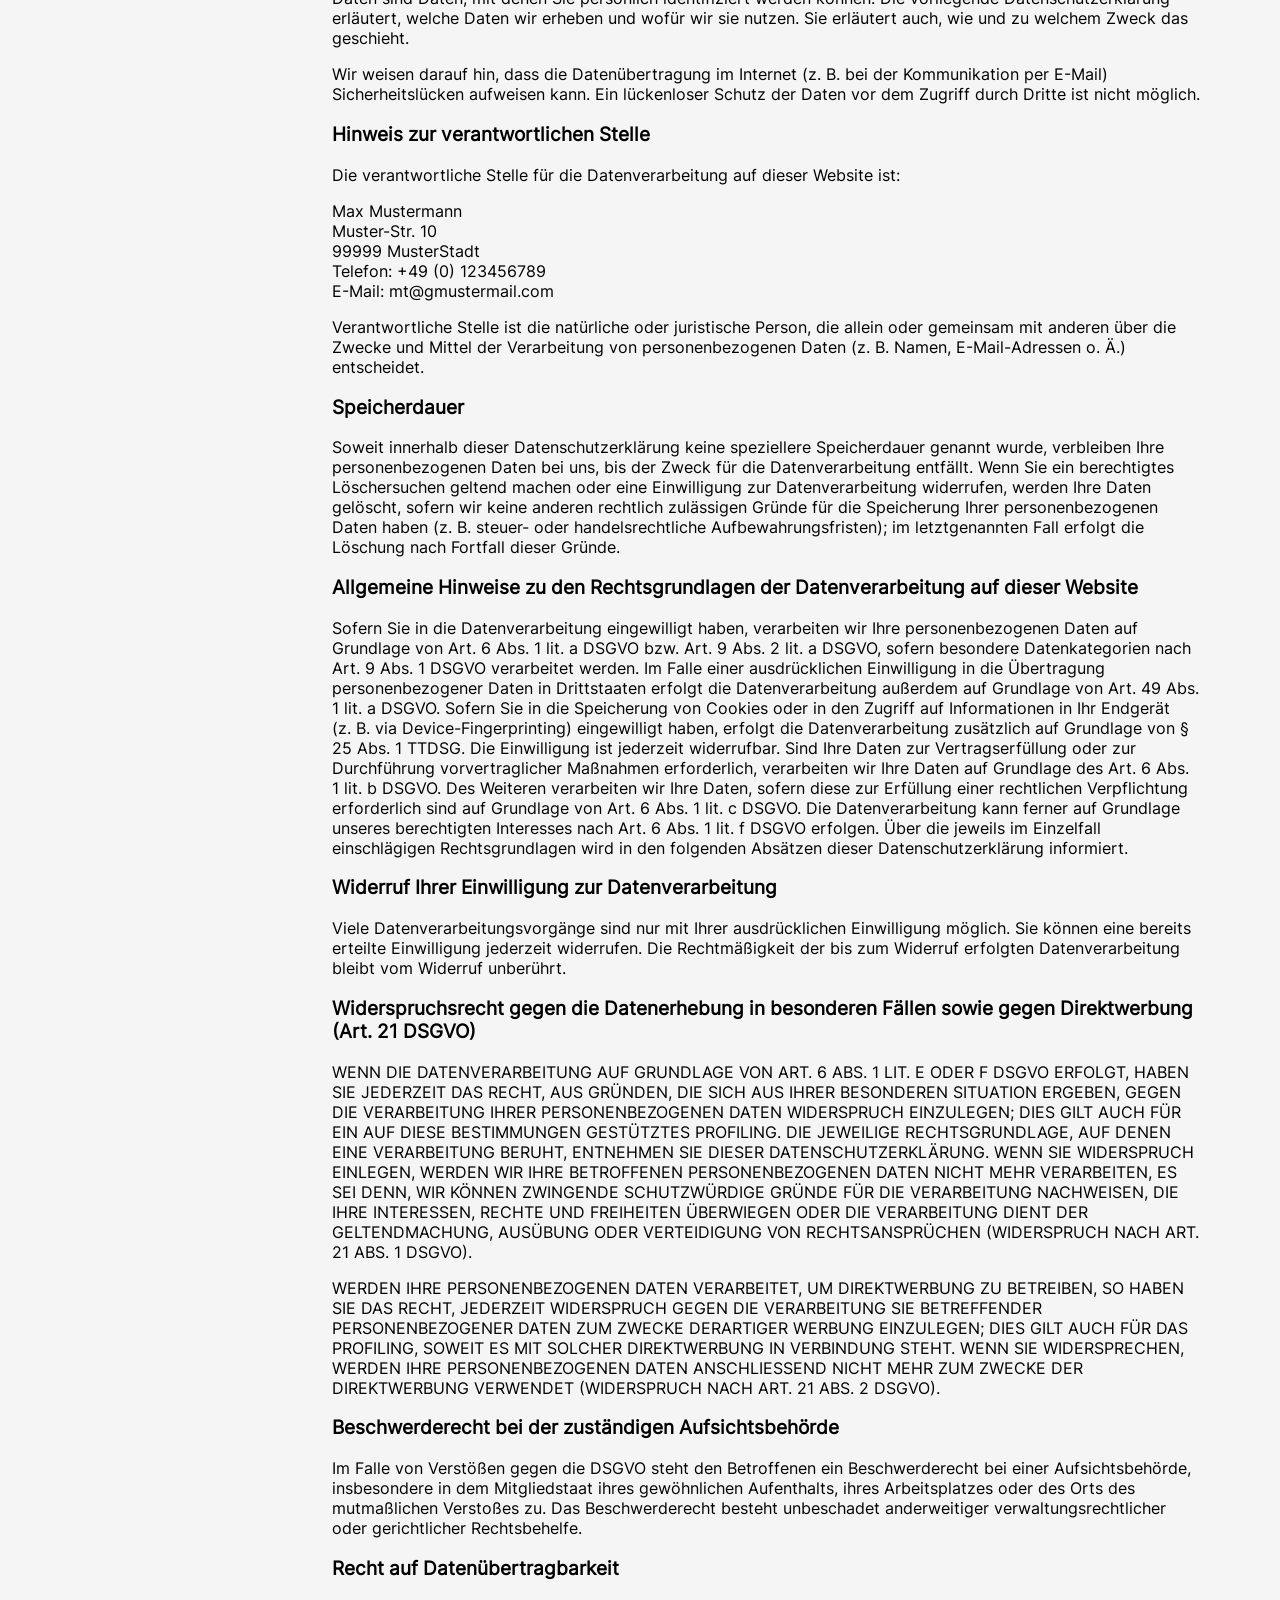
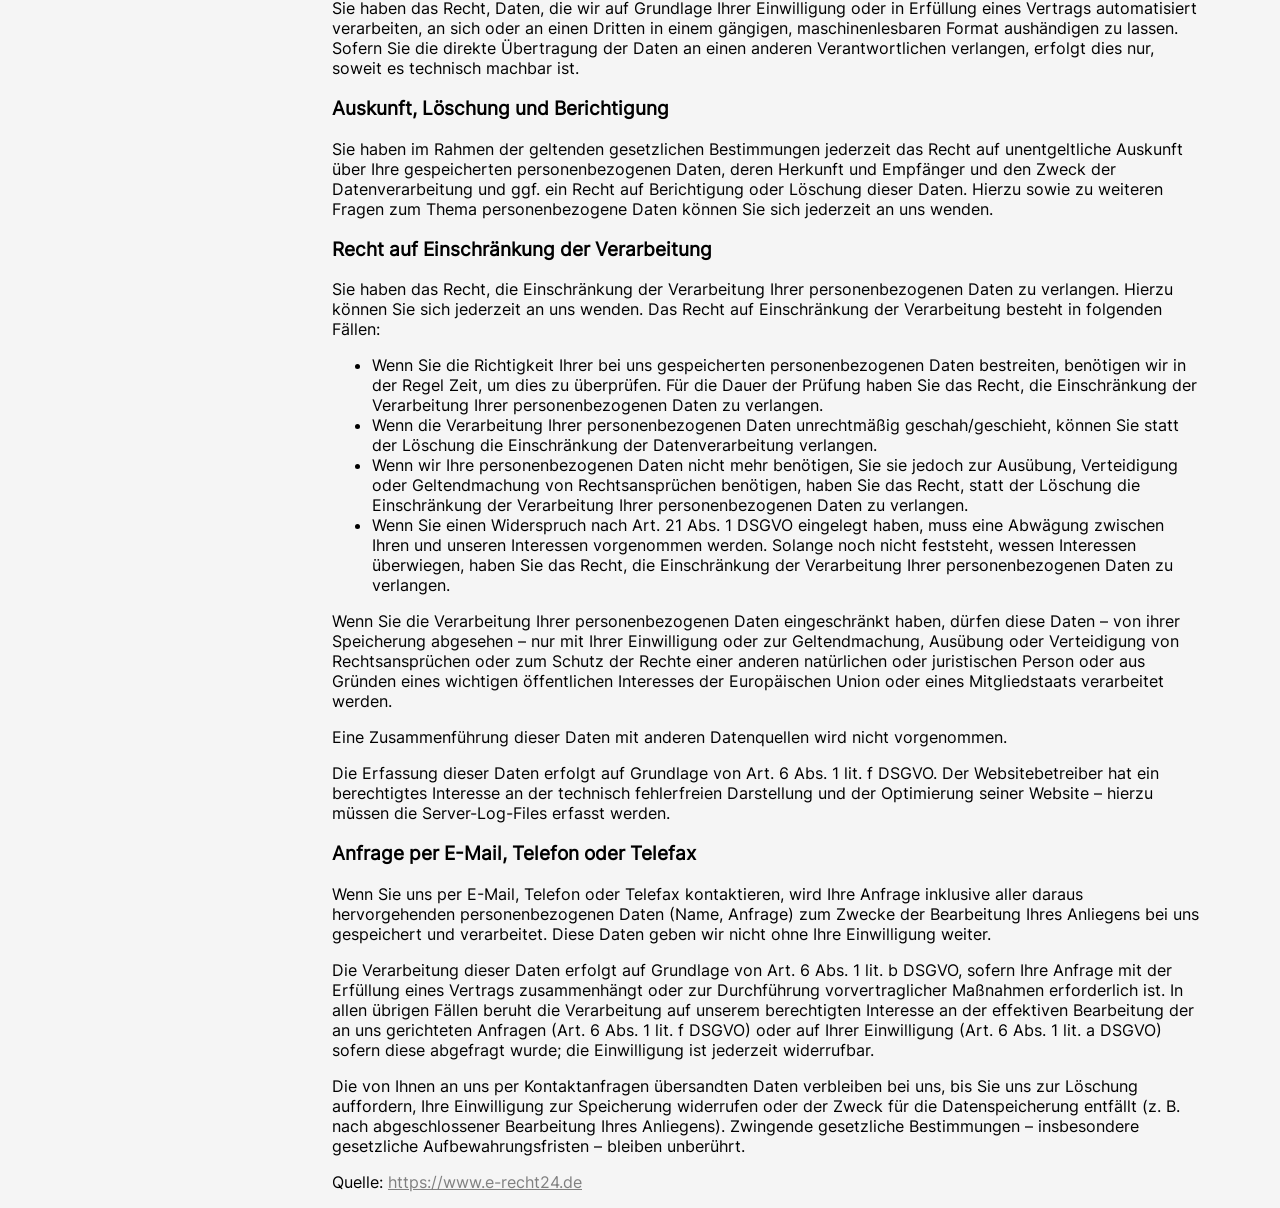
==== commit a7aa9b44: "bugs fix" ====
--- a/legal.html
+++ b/legal.html
@@ -89,15 +89,7 @@
                         Die verantwortliche Stelle für die Datenverarbeitung auf dieser Website ist:
                     </p>
                     <p>
-                        Matthias Teutsch<br /> Muster-Str. 10<br /> 99999 MusterStadt<br /> Telefon: +49 (0) 123456789<br /> E-Mail: mt@gmustermail.com
-                    </p>
-
-                    <p>
-                        Furkan Ayhan<br /> Muster-Str. 10<br /> 99999 MusterStadt<br /> Telefon: +49 (0) 123456789<br /> E-Mail: fa@gmustermail.com
-                    </p>
-
-                    <p>
-                        Yannik Morjan<br /> Muster-Str. 10<br /> 99999 MusterStadt<br /> Telefon: +49 (0) 123456789<br /> E-Mail: fa@gmustermail.com
+                        Max Mustermann<br /> Muster-Str. 10<br /> 99999 MusterStadt<br /> Telefon: +49 (0) 123456789<br /> E-Mail: mt@gmustermail.com
                     </p>
 
                     <p>
